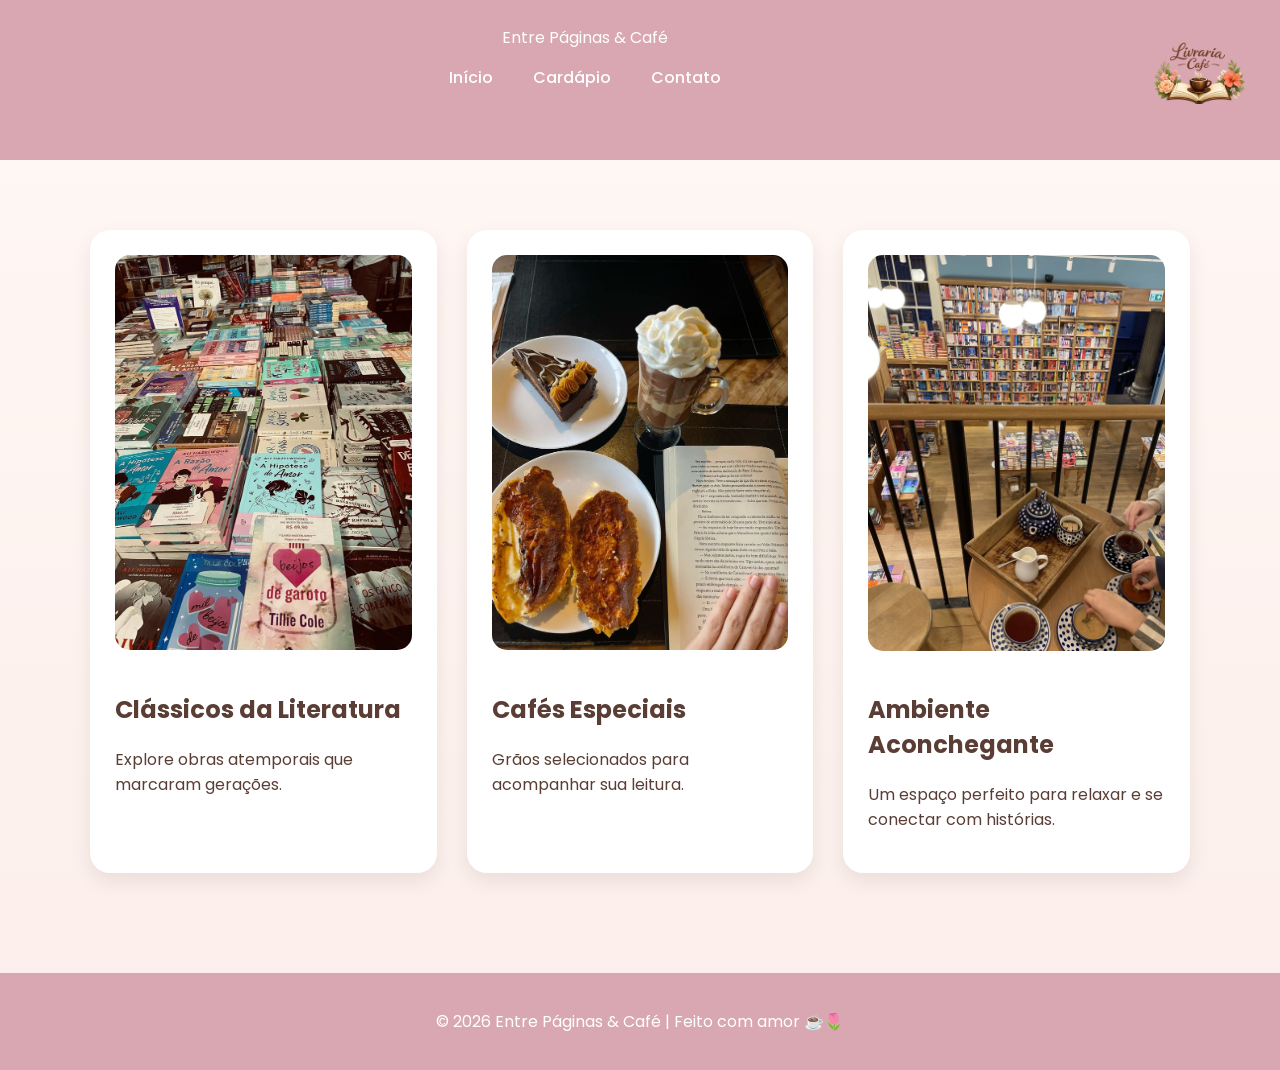
==== index.html @ 3d1e4c3f "primeiro commit" ====
<!DOCTYPE html>
<html lang="pt-BR">
<head>
    <meta charset="UTF-8">
    <meta name="viewport" content="width=device-width, initial-scale=1.0">
    <title>Entre Páginas & Café</title>
    <link rel="stylesheet" href="style.css">
</head>

<body>

<header>
    <img src="imagens/logo.png" alt="logo" class="logo-img"
    <h1 class="logo-titulo">Entre Páginas & Café</h1>

    <nav>
        <ul>
            <li><a href="index.html">Início</a></li>
            <li><a href="cardapio.html">Cardápio</a></li>
            <li><a href="contato.html">Contato</a></li>
        </ul>
    </nav>
</header>

<main>

    <article class="fade-in">
        <img src="imagens/livros.jpg" alt="Livro destaque">
        <h2>Clássicos da Literatura</h2>
        <p>Explore obras atemporais que marcaram gerações.</p>
    </article>

    <article class="fade-in">
        <img src="imagens/café.jpg"alt="Café especial">
        <h2>Cafés Especiais</h2>
        <p>Grãos selecionados para acompanhar sua leitura.</p>
    </article>

    <article class="fade-in">
        <img src="imagens/aconchego1.jpg" alt="Ambiente aconchegante">
        <h2>Ambiente Aconchegante</h2>
        <p>Um espaço perfeito para relaxar e se conectar com histórias.</p>
    </article>

</main>

<footer>
    <p>© 2026 Entre Páginas & Café | Feito com amor ☕🌷</p>
</footer>

</body>
</html>
---- style.css ----
@import url('https://fonts.googleapis.com/css2?family=Playfair+Display:wght@500;700&family=Poppins:wght@300;400;500&display=swap');

body {
    font-family: 'Poppins', sans-serif;
    margin: 0;
    background: linear-gradient(to bottom, #fff8f5, #fceeea);
    color: #5a3e36;
}

header {
    background-color: #d8a7b1;
    color: white;
    padding: 25px;
    text-align: center;
}

.logo-img {
    width: 110px;
    height: auto;
    float: right; 
}

.logo-titulo {
    font-family: 'Georgia', serif;
    color: #4b2e1e;
}

header::after {
    content: "";
    display: table;
    clear: both;
}

.logo-titulo {
    font-family: 'Playfair Display', serif;
    font-size: 32px;
    letter-spacing: 1px;
    color: #4b2e1e;
}

nav ul {
    list-style: none;
    display: flex;
    justify-content: center;
    gap: 40px;
    padding: 0;
    margin-top: 15px;
}

nav a {
    text-decoration: none;
    color: rgb(255, 255, 255);
    font-weight: 500;
    transition: all 0.3s ease;
}

nav a:hover {
    color: #714f15;
    transform: scale(1.1);
}

main {
    max-width: 1100px;
    margin: 50px auto;
    padding: 20px;

    display: flex;              
    gap: 30px;                  
    justify-content: center;
    flex-wrap: wrap;           
}

article {
    background-color: #ffffff;
    padding: 25px;
    margin-bottom: 30px;
    border-radius: 20px;
    box-shadow: 0 8px 20px rgba(0, 0, 0, 0.08);
    transition: transform 0.4s ease, box-shadow 0.4s ease;  
    flex: 1;                   
    min-width: 280px;          
    background-color: #ffffff;
    padding: 25px;
    margin-bottom: 30px;
    border-radius: 20px;
    box-shadow: 0 8px 20px rgba(0, 0, 0, 0.08);
    transition: transform 0.4s ease, box-shadow 0.4s ease;
}


article:hover {
    transform: translateY(-8px);
    box-shadow: 0 12px 25px rgba(0, 0, 0, 0.15);
}

article img {
    width: 100%;
    border-radius: 15px;
    margin-bottom: 15px;
}


footer {
    background-color: #d8a7b1;
    color: white;
    text-align: center;
    padding: 20px;
}


.fade-in {
    opacity: 0;
    transform: translateY(20px);
    animation: aparecer 1s ease forwards;
}

.fade-in:nth-child(1) {
    animation-delay: 0.3s;
}

.fade-in:nth-child(2) {
    animation-delay: 0.6s;
}

.fade-in:nth-child(3) {
    animation-delay: 0.9s;
}

@keyframes aparecer {
    to {
        opacity: 1;
        transform: translateY(0);
    }
}
    .menu-container {
    max-width: 1100px;
    margin: 50px auto;
    padding: 20px;

    display: flex;
    gap: 30px;
    justify-content: center;
    flex-wrap: wrap;
}

.menu-card {
    flex: 1;
    min-width: 280px;
    background-color: #ffffff;
    padding: 25px;
    border-radius: 20px;
    box-shadow: 0 8px 20px rgba(0, 0, 0, 0.08);
    transition: transform 0.4s ease, box-shadow 0.4s ease;
}

.menu-card:hover {
    transform: translateY(-8px);
    box-shadow: 0 12px 25px rgba(0, 0, 0, 0.15);
}

.menu-card h2 {
    text-align: center;
    margin-bottom: 15px;
}

.menu-card ul {
    list-style: none;
    padding: 0;
}

.menu-card li {
    padding: 8px 0;
    border-bottom: 1px solid #f1d4db;
}
.menu-list {
    list-style: none;
    padding: 0;
    margin: 0;
}

.menu-list li {
    display: flex;
    align-items: center;
    gap: 15px;
    padding: 10px 0;
    border-bottom: 1px solid #f1d4db;
}

.menu-list img {
    width: 50px;
    height: 50px;
    object-fit: cover;
    border-radius: 12px;
}

.item-nome {
    flex: 1;
}

.item-preco {
    font-weight: bold;
    color: #c06c84;
}
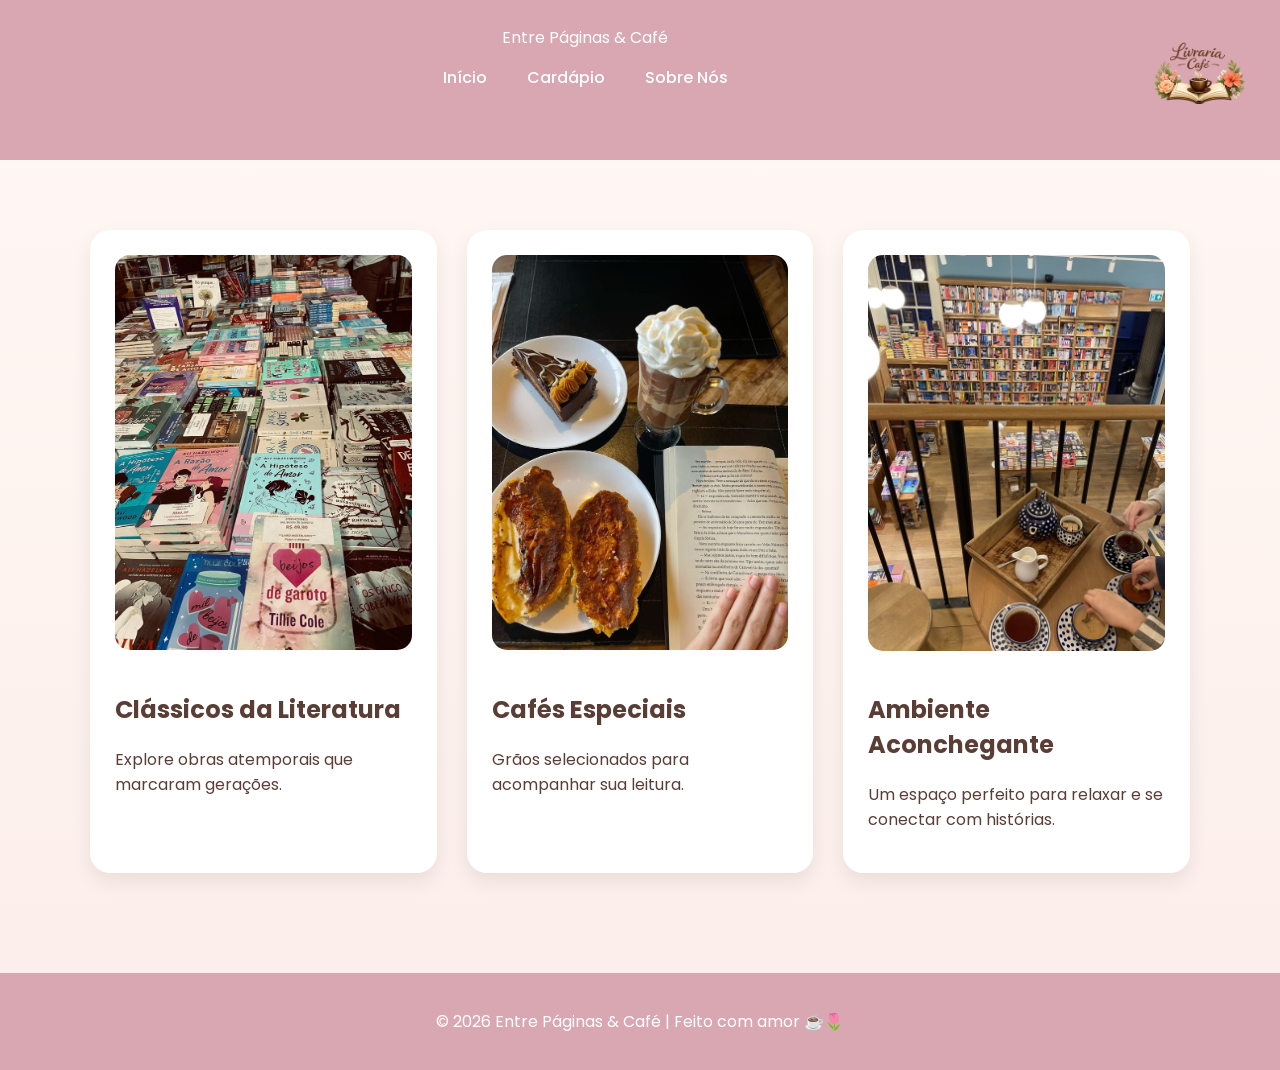
==== commit 9390877c: "primeiro commit" ====
--- a/index.html
+++ b/index.html
@@ -17,7 +17,7 @@
         <ul>
             <li><a href="index.html">Início</a></li>
             <li><a href="cardapio.html">Cardápio</a></li>
-            <li><a href="contato.html">Contato</a></li>
+            <li><a href="sobre.html">Sobre Nós</a></li>
         </ul>
     </nav>
 </header>
